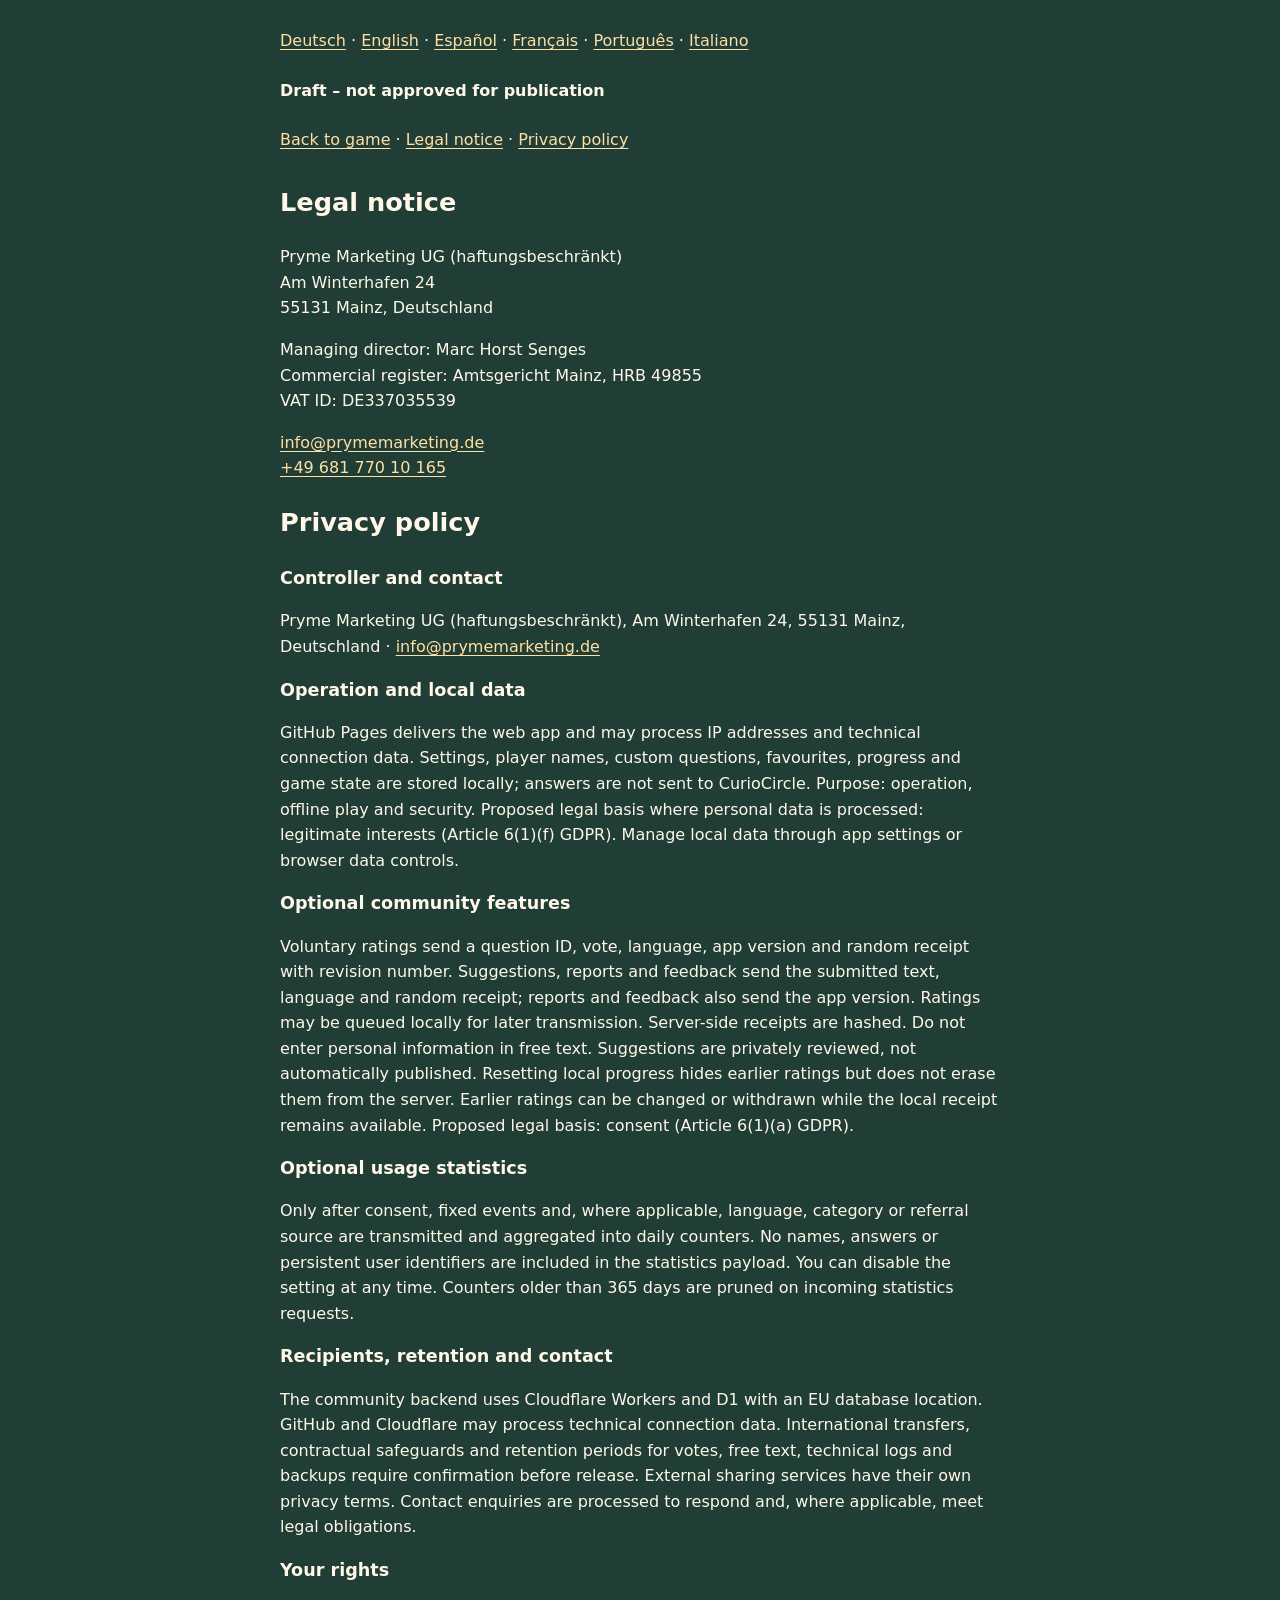
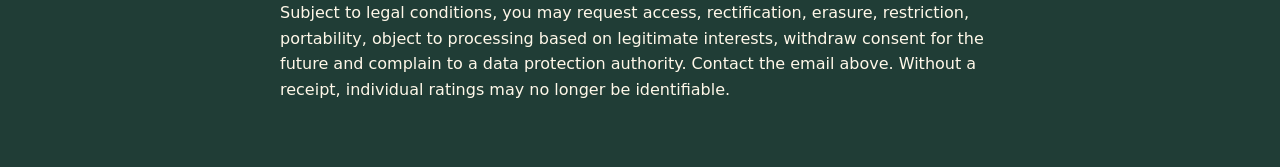
==== legal.html @ 8442697e "Draft multilingual legal pages and permanent app-store compliance requirements" ====
<!doctype html><html lang="en-GB"><meta charset="utf-8"><meta name="viewport" content="width=device-width,initial-scale=1"><meta name="robots" content="noindex"><title>CurioCircle · Legal notice / Privacy policy (draft)</title><style>body{background:#203d36;color:#fff8e9;font:16px/1.6 system-ui,sans-serif;margin:0}main{max-width:720px;margin:auto;padding:20px 20px 48px}a{color:#ffe0a3;text-decoration:underline;text-underline-offset:3px}a:focus-visible{outline:2px solid currentColor;outline-offset:4px}nav a{display:inline-block;padding:8px 0}h1{font-size:1.6rem}h2{font-size:1.1rem}.draft{font-weight:700}article{overflow-wrap:anywhere}article[hidden]{display:none}</style><main><nav aria-label="Language"><a href="#de-imprint" lang="de">Deutsch</a> · <a href="#en-imprint" lang="en">English</a> · <a href="#es-imprint" lang="es">Español</a> · <a href="#fr-imprint" lang="fr">Français</a> · <a href="#pt-imprint" lang="pt">Português</a> · <a href="#it-imprint" lang="it">Italiano</a></nav><article lang="de" data-lang="de"><p class="draft">Entwurf – noch nicht zur Veröffentlichung freigegeben</p><nav><a href="./">Zurück zum Spiel</a> · <a href="#de-imprint">Impressum</a> · <a href="#de-privacy">Datenschutz</a></nav><h1 id="de-imprint">Impressum</h1><p>Pryme Marketing UG (haftungsbeschränkt)<br>Am Winterhafen 24<br>55131 Mainz, Deutschland</p><p>Geschäftsführer: Marc Horst Senges<br>Handelsregister: Amtsgericht Mainz, HRB 49855<br>USt-IdNr.: DE337035539</p><p><a href="mailto:info@prymemarketing.de">info@prymemarketing.de</a><br><a href="tel:+4968177010165">+49 681 770 10 165</a></p><h1 id="de-privacy">Datenschutz</h1><h2>Verantwortlicher und Kontakt</h2><p>Pryme Marketing UG (haftungsbeschränkt), Am Winterhafen 24, 55131 Mainz, Deutschland · <a href="mailto:info@prymemarketing.de">info@prymemarketing.de</a></p><h2>Betrieb und lokale Daten</h2><p>GitHub Pages liefert die Web-App aus. Dabei können IP-Adressen und technische Verbindungsdaten verarbeitet werden. Einstellungen, Spielernamen, eigene Fragen, Favoriten, Fortschritt und Spielstände werden lokal gespeichert; Antworten werden nicht an CurioCircle gesendet. Zweck: Spielbetrieb, Offline-Nutzung und Sicherheit. Vorgesehene Rechtsgrundlage: Art. 6 Abs. 1 lit. f DSGVO, soweit personenbezogene Daten verarbeitet werden. Lokale Daten lassen sich über die App-Einstellungen oder die Browserdaten verwalten.</p><h2>Freiwillige Community-Funktionen</h2><p>Bei freiwilligen Bewertungen werden Fragen-ID, Bewertung, Sprache, App-Version und ein zufälliger Beleg mit Revisionsnummer übermittelt. Vorschläge, Meldungen und Feedback enthalten den übermittelten Text, Sprache und einen zufälligen Beleg, bei Meldungen und Feedback auch die App-Version. Bewertungen können lokal für spätere Übermittlung zwischengespeichert werden. Zentral gespeicherte Belege werden gehasht. Bitte keine personenbezogenen Daten in Freitext eingeben. Vorschläge werden intern geprüft und nicht automatisch veröffentlicht. Eine lokale Zurücksetzung verbirgt frühere Bewertungen, löscht sie aber nicht zentral. Die App erlaubt das Ändern oder Zurücknehmen früherer Bewertungen, solange der lokale Beleg vorhanden ist. Vorgesehene Rechtsgrundlage: Einwilligung (Art. 6 Abs. 1 lit. a DSGVO).</p><h2>Freiwillige Nutzungsstatistik</h2><p>Nur nach Einwilligung werden feste Ereignisse und gegebenenfalls Sprache, Kategorie oder Aufrufquelle übertragen und als Tageszähler zusammengefasst. Keine Namen, Antworten oder dauerhaften Nutzerkennungen im Statistik-Payload. Die Einstellung kann jederzeit deaktiviert werden. Ältere Tageszähler werden bei eingehenden Statistik-Anfragen nach 365 Tagen bereinigt.</p><h2>Empfänger, Speicherung und Kontakt</h2><p>Das Community-Backend verwendet Cloudflare Workers und D1 mit EU-Datenbankstandort. GitHub und Cloudflare können technische Verbindungsdaten verarbeiten. Drittlandverarbeitung, Vertragsgrundlagen und Aufbewahrungsfristen für Bewertungen, Freitext, technische Protokolle und Sicherungen sind vor Freigabe zu bestätigen. Beim freiwilligen Teilen über externe Dienste gelten auch deren Datenschutzbestimmungen. Kontaktanfragen werden zur Bearbeitung und gegebenenfalls zur Erfüllung rechtlicher Pflichten verarbeitet.</p><h2>Deine Rechte</h2><p>Je nach gesetzlichen Voraussetzungen: Auskunft, Berichtigung, Löschung, Einschränkung, Datenübertragbarkeit, Widerspruch gegen Verarbeitung auf Grundlage berechtigter Interessen, Widerruf einer Einwilligung für die Zukunft und Beschwerde bei einer Datenschutzaufsichtsbehörde. Anfragen an die oben genannte E-Mail-Adresse. Ohne Beleg können einzelne Bewertungen unter Umständen nicht mehr zugeordnet werden.</p></article>
<article lang="en-GB" data-lang="en"><p class="draft">Draft – not approved for publication</p><nav><a href="./">Back to game</a> · <a href="#en-imprint">Legal notice</a> · <a href="#en-privacy">Privacy policy</a></nav><h1 id="en-imprint">Legal notice</h1><p>Pryme Marketing UG (haftungsbeschränkt)<br>Am Winterhafen 24<br>55131 Mainz, Deutschland</p><p>Managing director: Marc Horst Senges<br>Commercial register: Amtsgericht Mainz, HRB 49855<br>VAT ID: DE337035539</p><p><a href="mailto:info@prymemarketing.de">info@prymemarketing.de</a><br><a href="tel:+4968177010165">+49 681 770 10 165</a></p><h1 id="en-privacy">Privacy policy</h1><h2>Controller and contact</h2><p>Pryme Marketing UG (haftungsbeschränkt), Am Winterhafen 24, 55131 Mainz, Deutschland · <a href="mailto:info@prymemarketing.de">info@prymemarketing.de</a></p><h2>Operation and local data</h2><p>GitHub Pages delivers the web app and may process IP addresses and technical connection data. Settings, player names, custom questions, favourites, progress and game state are stored locally; answers are not sent to CurioCircle. Purpose: operation, offline play and security. Proposed legal basis where personal data is processed: legitimate interests (Article 6(1)(f) GDPR). Manage local data through app settings or browser data controls.</p><h2>Optional community features</h2><p>Voluntary ratings send a question ID, vote, language, app version and random receipt with revision number. Suggestions, reports and feedback send the submitted text, language and random receipt; reports and feedback also send the app version. Ratings may be queued locally for later transmission. Server-side receipts are hashed. Do not enter personal information in free text. Suggestions are privately reviewed, not automatically published. Resetting local progress hides earlier ratings but does not erase them from the server. Earlier ratings can be changed or withdrawn while the local receipt remains available. Proposed legal basis: consent (Article 6(1)(a) GDPR).</p><h2>Optional usage statistics</h2><p>Only after consent, fixed events and, where applicable, language, category or referral source are transmitted and aggregated into daily counters. No names, answers or persistent user identifiers are included in the statistics payload. You can disable the setting at any time. Counters older than 365 days are pruned on incoming statistics requests.</p><h2>Recipients, retention and contact</h2><p>The community backend uses Cloudflare Workers and D1 with an EU database location. GitHub and Cloudflare may process technical connection data. International transfers, contractual safeguards and retention periods for votes, free text, technical logs and backups require confirmation before release. External sharing services have their own privacy terms. Contact enquiries are processed to respond and, where applicable, meet legal obligations.</p><h2>Your rights</h2><p>Subject to legal conditions, you may request access, rectification, erasure, restriction, portability, object to processing based on legitimate interests, withdraw consent for the future and complain to a data protection authority. Contact the email above. Without a receipt, individual ratings may no longer be identifiable.</p></article>
<article lang="es" data-lang="es"><p class="draft">Borrador pendiente de aprobación</p><nav><a href="./">Volver al juego</a> · <a href="#es-imprint">Aviso legal</a> · <a href="#es-privacy">Privacidad</a></nav><h1 id="es-imprint">Aviso legal</h1><p>Pryme Marketing UG (haftungsbeschränkt)<br>Am Winterhafen 24<br>55131 Mainz, Deutschland</p><p>Administrador: Marc Horst Senges<br>Registro mercantil: Amtsgericht Mainz, HRB 49855<br>NIF-IVA: DE337035539</p><p><a href="mailto:info@prymemarketing.de">info@prymemarketing.de</a><br><a href="tel:+4968177010165">+49 681 770 10 165</a></p><h1 id="es-privacy">Privacidad</h1><h2>Responsable y contacto</h2><p>Pryme Marketing UG (haftungsbeschränkt), Am Winterhafen 24, 55131 Mainz, Deutschland · <a href="mailto:info@prymemarketing.de">info@prymemarketing.de</a></p><h2>Funcionamiento y datos locales</h2><p>GitHub Pages sirve la aplicación web y puede tratar direcciones IP y datos técnicos de conexión. Los ajustes, nombres de jugadores, preguntas propias, favoritos, progreso y partidas se guardan localmente; las respuestas no se envían a CurioCircle. Finalidad: funcionamiento, uso sin conexión y seguridad. Base jurídica propuesta: interés legítimo (art. 6.1.f RGPD), cuando se traten datos personales. Puedes gestionar los datos locales desde los ajustes o el navegador.</p><h2>Funciones comunitarias voluntarias</h2><p>Las valoraciones voluntarias envían el identificador de pregunta, voto, idioma, versión y un código aleatorio con número de revisión. Las sugerencias, avisos y comentarios incluyen el texto enviado, idioma y código aleatorio; los avisos y comentarios incluyen también la versión. Las valoraciones pueden quedar en cola localmente. Los códigos se almacenan en el servidor como hashes. No introduzcas datos personales en texto libre. Las sugerencias se revisan de forma privada y no se publican automáticamente. Restablecer el progreso oculta las valoraciones previas, pero no las elimina del servidor. Puedes modificarlas o retirarlas mientras conserves el código local. Base jurídica propuesta: consentimiento (art. 6.1.a RGPD).</p><h2>Estadísticas de uso voluntarias</h2><p>Solo con tu consentimiento se envían eventos predefinidos y, cuando procede, idioma, categoría u origen de acceso, agregados en contadores diarios. No se incluyen nombres, respuestas ni identificadores persistentes de usuario. Puedes desactivar la opción en cualquier momento. Los contadores de más de 365 días se depuran al recibir solicitudes de estadísticas.</p><h2>Destinatarios, conservación y contacto</h2><p>El servicio comunitario utiliza Cloudflare Workers y D1 con base de datos en la UE. GitHub y Cloudflare pueden tratar datos técnicos de conexión. Las transferencias internacionales, garantías contractuales y plazos de conservación de votos, textos, registros técnicos y copias deben confirmarse antes de publicar. Los servicios externos de compartición tienen sus propias políticas. Las consultas de contacto se tratan para responder y, cuando proceda, cumplir obligaciones legales.</p><h2>Tus derechos</h2><p>Según los requisitos legales: acceso, rectificación, supresión, limitación, portabilidad, oposición al tratamiento basado en interés legítimo, retirada del consentimiento para el futuro y reclamación ante una autoridad de protección de datos. Escribe al correo indicado. Sin el código, puede no ser posible identificar una valoración individual.</p></article>
<article lang="fr" data-lang="fr"><p class="draft">Projet – publication non approuvée</p><nav><a href="./">Retour au jeu</a> · <a href="#fr-imprint">Mentions légales</a> · <a href="#fr-privacy">Confidentialité</a></nav><h1 id="fr-imprint">Mentions légales</h1><p>Pryme Marketing UG (haftungsbeschränkt)<br>Am Winterhafen 24<br>55131 Mainz, Deutschland</p><p>Gérant: Marc Horst Senges<br>Registre du commerce: Amtsgericht Mainz, HRB 49855<br>N° de TVA: DE337035539</p><p><a href="mailto:info@prymemarketing.de">info@prymemarketing.de</a><br><a href="tel:+4968177010165">+49 681 770 10 165</a></p><h1 id="fr-privacy">Confidentialité</h1><h2>Responsable et contact</h2><p>Pryme Marketing UG (haftungsbeschränkt), Am Winterhafen 24, 55131 Mainz, Deutschland · <a href="mailto:info@prymemarketing.de">info@prymemarketing.de</a></p><h2>Fonctionnement et données locales</h2><p>GitHub Pages héberge l’application web et peut traiter les adresses IP et les données techniques de connexion. Les paramètres, noms des joueurs, questions personnelles, favoris, progression et parties sont stockés localement ; les réponses ne sont pas envoyées à CurioCircle. Finalités : fonctionnement, mode hors ligne et sécurité. Base juridique proposée : intérêt légitime (art. 6(1)(f) RGPD), si des données personnelles sont traitées. Gérez les données locales dans les paramètres ou le navigateur.</p><h2>Fonctions communautaires facultatives</h2><p>Les évaluations volontaires transmettent l’identifiant de la question, le vote, la langue, la version et un reçu aléatoire avec numéro de révision. Les suggestions, signalements et commentaires transmettent le texte, la langue et un reçu aléatoire ; les signalements et commentaires incluent aussi la version. Les votes peuvent être mis en attente localement. Les reçus sont hachés côté serveur. N’indiquez pas de données personnelles en texte libre. Les suggestions sont examinées en privé, sans publication automatique. Réinitialiser la progression masque les anciennes évaluations sans les effacer du serveur. Elles peuvent être modifiées ou retirées tant que le reçu local est disponible. Base juridique proposée : consentement (art. 6(1)(a) RGPD).</p><h2>Statistiques d’utilisation facultatives</h2><p>Uniquement avec consentement, des événements prédéfinis et, le cas échéant, la langue, la catégorie ou la source d’accès sont transmis et agrégés en compteurs quotidiens. Aucun nom, réponse ou identifiant utilisateur persistant dans ces données. Désactivation possible à tout moment. Les compteurs de plus de 365 jours sont purgés lors de nouvelles requêtes statistiques.</p><h2>Destinataires, conservation et contact</h2><p>Le service communautaire utilise Cloudflare Workers et D1 avec une base située dans l’UE. GitHub et Cloudflare peuvent traiter les données techniques de connexion. Les transferts internationaux, garanties contractuelles et durées de conservation des votes, textes, journaux et sauvegardes doivent être confirmés avant publication. Les services de partage externes ont leurs propres règles de confidentialité. Les demandes de contact sont traitées pour y répondre et satisfaire aux obligations légales applicables.</p><h2>Vos droits</h2><p>Selon les conditions légales : accès, rectification, effacement, limitation, portabilité, opposition aux traitements fondés sur l’intérêt légitime, retrait du consentement pour l’avenir et réclamation auprès d’une autorité de contrôle. Contactez l’adresse ci-dessus. Sans reçu, une évaluation individuelle peut ne plus être identifiable.</p></article>
<article lang="pt-BR" data-lang="pt"><p class="draft">Rascunho – publicação não aprovada</p><nav><a href="./">Voltar ao jogo</a> · <a href="#pt-imprint">Aviso legal</a> · <a href="#pt-privacy">Privacidade</a></nav><h1 id="pt-imprint">Aviso legal</h1><p>Pryme Marketing UG (haftungsbeschränkt)<br>Am Winterhafen 24<br>55131 Mainz, Deutschland</p><p>Administrador: Marc Horst Senges<br>Registro comercial: Amtsgericht Mainz, HRB 49855<br>Número de IVA: DE337035539</p><p><a href="mailto:info@prymemarketing.de">info@prymemarketing.de</a><br><a href="tel:+4968177010165">+49 681 770 10 165</a></p><h1 id="pt-privacy">Privacidade</h1><h2>Controlador e contato</h2><p>Pryme Marketing UG (haftungsbeschränkt), Am Winterhafen 24, 55131 Mainz, Deutschland · <a href="mailto:info@prymemarketing.de">info@prymemarketing.de</a></p><h2>Funcionamento e dados locais</h2><p>O GitHub Pages disponibiliza o aplicativo web e pode tratar endereços IP e dados técnicos de conexão. Configurações, nomes dos jogadores, perguntas próprias, favoritos, progresso e partidas são armazenados localmente; respostas não são enviadas ao CurioCircle. Finalidade: funcionamento, uso offline e segurança. Base jurídica proposta: interesse legítimo (art. 6(1)(f) do RGPD), quando houver dados pessoais. Gerencie os dados locais nas configurações ou no navegador.</p><h2>Recursos comunitários opcionais</h2><p>Avaliações voluntárias enviam o ID da pergunta, voto, idioma, versão e um comprovante aleatório com número de revisão. Sugestões, denúncias e comentários enviam o texto, idioma e comprovante aleatório; denúncias e comentários também enviam a versão. Avaliações podem ficar em fila local. Comprovantes são armazenados como hashes no servidor. Não inclua dados pessoais em texto livre. Sugestões são analisadas em particular e não publicadas automaticamente. Redefinir o progresso oculta avaliações anteriores, mas não as exclui do servidor. É possível alterá-las ou retirá-las enquanto o comprovante local estiver disponível. Base jurídica proposta: consentimento (art. 6(1)(a) do RGPD).</p><h2>Estatísticas opcionais de uso</h2><p>Somente com consentimento são enviados eventos predefinidos e, quando aplicável, idioma, categoria ou origem do acesso, agregados em contadores diários. Não são enviados nomes, respostas ou identificadores persistentes de usuário nessas estatísticas. A opção pode ser desativada a qualquer momento. Contadores com mais de 365 dias são excluídos quando chegam novas solicitações de estatísticas.</p><h2>Destinatários, retenção e contato</h2><p>O serviço comunitário usa Cloudflare Workers e D1 com banco de dados na UE. GitHub e Cloudflare podem tratar dados técnicos de conexão. Transferências internacionais, garantias contratuais e prazos de retenção de votos, textos, registros e backups devem ser confirmados antes da publicação. Serviços externos de compartilhamento têm suas próprias políticas. Solicitações de contato são tratadas para responder e cumprir obrigações legais aplicáveis.</p><h2>Seus direitos</h2><p>Conforme os requisitos legais: acesso, correção, exclusão, limitação, portabilidade, oposição ao tratamento baseado em interesse legítimo, retirada do consentimento para o futuro e reclamação a uma autoridade de proteção de dados. Use o e-mail acima. Sem o comprovante, uma avaliação individual pode não ser identificável.</p></article>
<article lang="it" data-lang="it"><p class="draft">Bozza – pubblicazione non approvata</p><nav><a href="./">Torna al gioco</a> · <a href="#it-imprint">Informazioni legali</a> · <a href="#it-privacy">Privacy</a></nav><h1 id="it-imprint">Informazioni legali</h1><p>Pryme Marketing UG (haftungsbeschränkt)<br>Am Winterhafen 24<br>55131 Mainz, Deutschland</p><p>Amministratore: Marc Horst Senges<br>Registro delle imprese: Amtsgericht Mainz, HRB 49855<br>Partita IVA: DE337035539</p><p><a href="mailto:info@prymemarketing.de">info@prymemarketing.de</a><br><a href="tel:+4968177010165">+49 681 770 10 165</a></p><h1 id="it-privacy">Privacy</h1><h2>Titolare e contatti</h2><p>Pryme Marketing UG (haftungsbeschränkt), Am Winterhafen 24, 55131 Mainz, Deutschland · <a href="mailto:info@prymemarketing.de">info@prymemarketing.de</a></p><h2>Funzionamento e dati locali</h2><p>GitHub Pages distribuisce l’app web e può trattare indirizzi IP e dati tecnici di connessione. Impostazioni, nomi dei giocatori, domande personalizzate, preferiti, progressi e partite sono salvati localmente; le risposte non vengono inviate a CurioCircle. Finalità: funzionamento, uso offline e sicurezza. Base giuridica proposta: legittimo interesse (art. 6(1)(f) GDPR), in caso di trattamento di dati personali. Gestisci i dati locali nelle impostazioni o nel browser.</p><h2>Funzioni community facoltative</h2><p>Le valutazioni volontarie inviano ID della domanda, voto, lingua, versione e una ricevuta casuale con numero di revisione. Suggerimenti, segnalazioni e commenti inviano testo, lingua e ricevuta casuale; segnalazioni e commenti includono anche la versione. I voti possono essere accodati localmente. Le ricevute sono memorizzate sul server come hash. Non inserire dati personali nel testo libero. I suggerimenti sono esaminati privatamente e non pubblicati automaticamente. Il ripristino dei progressi nasconde le valutazioni precedenti senza cancellarle dal server. Puoi modificarle o ritirarle finché disponi della ricevuta locale. Base giuridica proposta: consenso (art. 6(1)(a) GDPR).</p><h2>Statistiche di utilizzo facoltative</h2><p>Solo con il consenso vengono inviati eventi predefiniti e, ove applicabile, lingua, categoria o provenienza, aggregati in contatori giornalieri. Le statistiche non contengono nomi, risposte o identificatori utente persistenti. Puoi disattivare l’opzione in qualsiasi momento. I contatori più vecchi di 365 giorni vengono eliminati quando arrivano nuove richieste statistiche.</p><h2>Destinatari, conservazione e contatti</h2><p>Il servizio community utilizza Cloudflare Workers e D1 con database nell’UE. GitHub e Cloudflare possono trattare dati tecnici di connessione. Trasferimenti internazionali, garanzie contrattuali e tempi di conservazione di voti, testi, log e backup devono essere confermati prima della pubblicazione. I servizi esterni di condivisione hanno proprie informative. Le richieste di contatto sono trattate per rispondere e adempiere agli obblighi legali applicabili.</p><h2>I tuoi diritti</h2><p>Alle condizioni previste dalla legge: accesso, rettifica, cancellazione, limitazione, portabilità, opposizione al trattamento fondato sul legittimo interesse, revoca del consenso per il futuro e reclamo a un’autorità di controllo. Scrivi all’indirizzo sopra indicato. Senza ricevuta, una valutazione individuale potrebbe non essere identificabile.</p></article></main><script>function show(){const match=/^#(de|en|es|fr|pt|it)-(imprint|privacy)$/.exec(location.hash),lang=match?match[1]:'en';for(const node of document.querySelectorAll('[data-lang]'))node.hidden=node.dataset.lang!==lang;document.documentElement.lang=lang==='pt'?'pt-BR':lang==='en'?'en-GB':lang;if(match)document.getElementById(match[1]+'-'+match[2])?.scrollIntoView()}addEventListener('hashchange',show);show();</script></html>
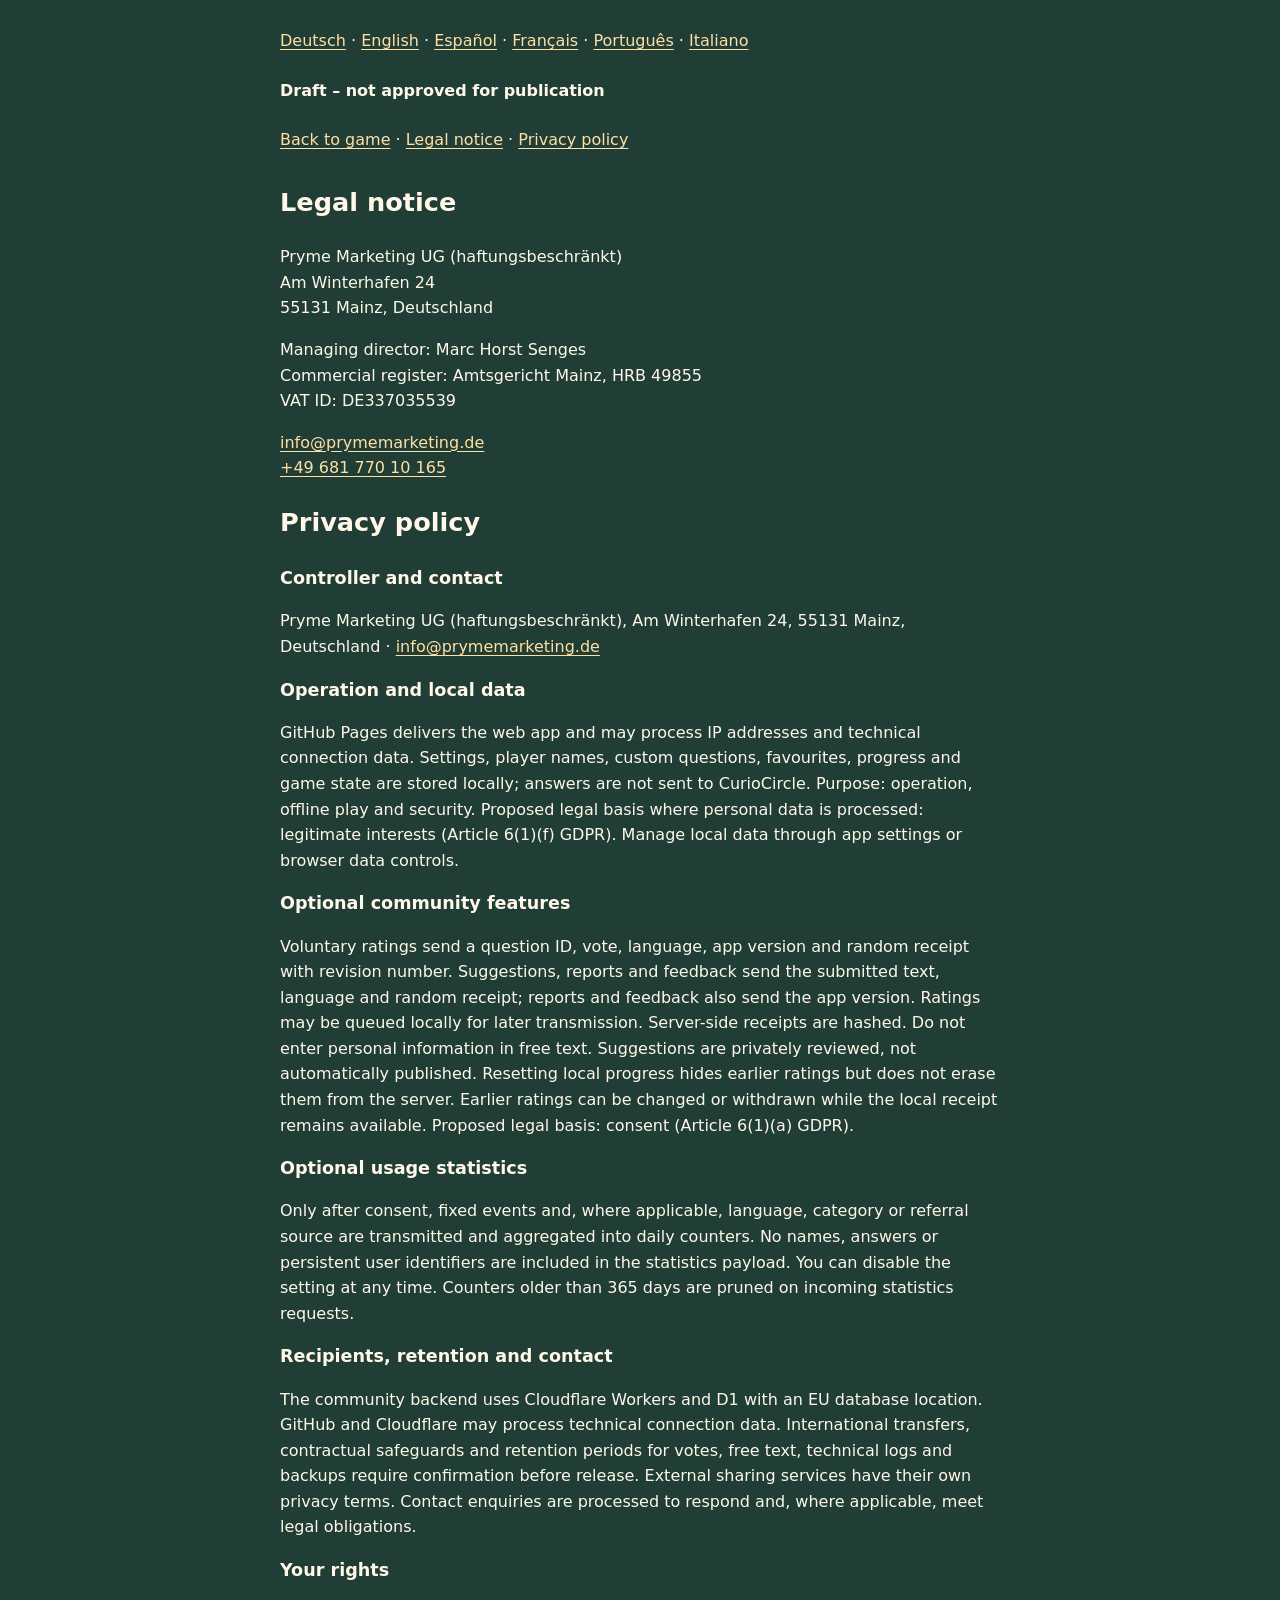
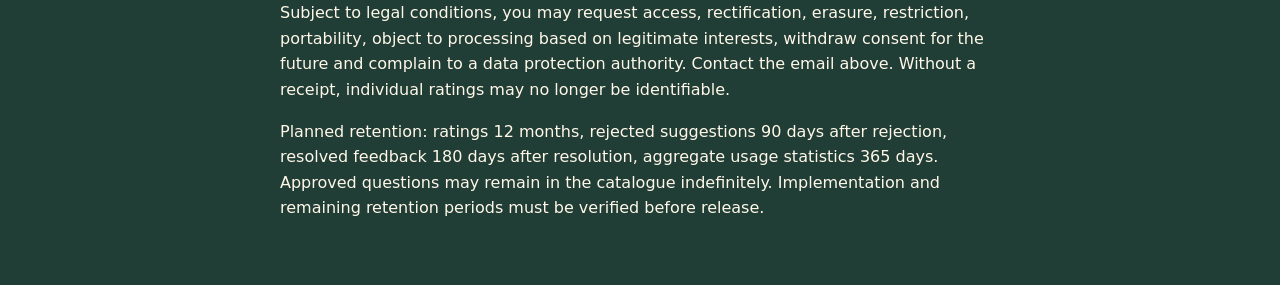
==== commit e960e2a1: "Stage 0.9.8.5: owner decisions, API version and queue fixes, validated backup imports" ====
--- a/legal.html
+++ b/legal.html
@@ -1,6 +1,6 @@
-<!doctype html><html lang="en-GB"><meta charset="utf-8"><meta name="viewport" content="width=device-width,initial-scale=1"><meta name="robots" content="noindex"><title>CurioCircle · Legal notice / Privacy policy (draft)</title><style>body{background:#203d36;color:#fff8e9;font:16px/1.6 system-ui,sans-serif;margin:0}main{max-width:720px;margin:auto;padding:20px 20px 48px}a{color:#ffe0a3;text-decoration:underline;text-underline-offset:3px}a:focus-visible{outline:2px solid currentColor;outline-offset:4px}nav a{display:inline-block;padding:8px 0}h1{font-size:1.6rem}h2{font-size:1.1rem}.draft{font-weight:700}article{overflow-wrap:anywhere}article[hidden]{display:none}</style><main><nav aria-label="Language"><a href="#de-imprint" lang="de">Deutsch</a> · <a href="#en-imprint" lang="en">English</a> · <a href="#es-imprint" lang="es">Español</a> · <a href="#fr-imprint" lang="fr">Français</a> · <a href="#pt-imprint" lang="pt">Português</a> · <a href="#it-imprint" lang="it">Italiano</a></nav><article lang="de" data-lang="de"><p class="draft">Entwurf – noch nicht zur Veröffentlichung freigegeben</p><nav><a href="./">Zurück zum Spiel</a> · <a href="#de-imprint">Impressum</a> · <a href="#de-privacy">Datenschutz</a></nav><h1 id="de-imprint">Impressum</h1><p>Pryme Marketing UG (haftungsbeschränkt)<br>Am Winterhafen 24<br>55131 Mainz, Deutschland</p><p>Geschäftsführer: Marc Horst Senges<br>Handelsregister: Amtsgericht Mainz, HRB 49855<br>USt-IdNr.: DE337035539</p><p><a href="mailto:info@prymemarketing.de">info@prymemarketing.de</a><br><a href="tel:+4968177010165">+49 681 770 10 165</a></p><h1 id="de-privacy">Datenschutz</h1><h2>Verantwortlicher und Kontakt</h2><p>Pryme Marketing UG (haftungsbeschränkt), Am Winterhafen 24, 55131 Mainz, Deutschland · <a href="mailto:info@prymemarketing.de">info@prymemarketing.de</a></p><h2>Betrieb und lokale Daten</h2><p>GitHub Pages liefert die Web-App aus. Dabei können IP-Adressen und technische Verbindungsdaten verarbeitet werden. Einstellungen, Spielernamen, eigene Fragen, Favoriten, Fortschritt und Spielstände werden lokal gespeichert; Antworten werden nicht an CurioCircle gesendet. Zweck: Spielbetrieb, Offline-Nutzung und Sicherheit. Vorgesehene Rechtsgrundlage: Art. 6 Abs. 1 lit. f DSGVO, soweit personenbezogene Daten verarbeitet werden. Lokale Daten lassen sich über die App-Einstellungen oder die Browserdaten verwalten.</p><h2>Freiwillige Community-Funktionen</h2><p>Bei freiwilligen Bewertungen werden Fragen-ID, Bewertung, Sprache, App-Version und ein zufälliger Beleg mit Revisionsnummer übermittelt. Vorschläge, Meldungen und Feedback enthalten den übermittelten Text, Sprache und einen zufälligen Beleg, bei Meldungen und Feedback auch die App-Version. Bewertungen können lokal für spätere Übermittlung zwischengespeichert werden. Zentral gespeicherte Belege werden gehasht. Bitte keine personenbezogenen Daten in Freitext eingeben. Vorschläge werden intern geprüft und nicht automatisch veröffentlicht. Eine lokale Zurücksetzung verbirgt frühere Bewertungen, löscht sie aber nicht zentral. Die App erlaubt das Ändern oder Zurücknehmen früherer Bewertungen, solange der lokale Beleg vorhanden ist. Vorgesehene Rechtsgrundlage: Einwilligung (Art. 6 Abs. 1 lit. a DSGVO).</p><h2>Freiwillige Nutzungsstatistik</h2><p>Nur nach Einwilligung werden feste Ereignisse und gegebenenfalls Sprache, Kategorie oder Aufrufquelle übertragen und als Tageszähler zusammengefasst. Keine Namen, Antworten oder dauerhaften Nutzerkennungen im Statistik-Payload. Die Einstellung kann jederzeit deaktiviert werden. Ältere Tageszähler werden bei eingehenden Statistik-Anfragen nach 365 Tagen bereinigt.</p><h2>Empfänger, Speicherung und Kontakt</h2><p>Das Community-Backend verwendet Cloudflare Workers und D1 mit EU-Datenbankstandort. GitHub und Cloudflare können technische Verbindungsdaten verarbeiten. Drittlandverarbeitung, Vertragsgrundlagen und Aufbewahrungsfristen für Bewertungen, Freitext, technische Protokolle und Sicherungen sind vor Freigabe zu bestätigen. Beim freiwilligen Teilen über externe Dienste gelten auch deren Datenschutzbestimmungen. Kontaktanfragen werden zur Bearbeitung und gegebenenfalls zur Erfüllung rechtlicher Pflichten verarbeitet.</p><h2>Deine Rechte</h2><p>Je nach gesetzlichen Voraussetzungen: Auskunft, Berichtigung, Löschung, Einschränkung, Datenübertragbarkeit, Widerspruch gegen Verarbeitung auf Grundlage berechtigter Interessen, Widerruf einer Einwilligung für die Zukunft und Beschwerde bei einer Datenschutzaufsichtsbehörde. Anfragen an die oben genannte E-Mail-Adresse. Ohne Beleg können einzelne Bewertungen unter Umständen nicht mehr zugeordnet werden.</p></article>
-<article lang="en-GB" data-lang="en"><p class="draft">Draft – not approved for publication</p><nav><a href="./">Back to game</a> · <a href="#en-imprint">Legal notice</a> · <a href="#en-privacy">Privacy policy</a></nav><h1 id="en-imprint">Legal notice</h1><p>Pryme Marketing UG (haftungsbeschränkt)<br>Am Winterhafen 24<br>55131 Mainz, Deutschland</p><p>Managing director: Marc Horst Senges<br>Commercial register: Amtsgericht Mainz, HRB 49855<br>VAT ID: DE337035539</p><p><a href="mailto:info@prymemarketing.de">info@prymemarketing.de</a><br><a href="tel:+4968177010165">+49 681 770 10 165</a></p><h1 id="en-privacy">Privacy policy</h1><h2>Controller and contact</h2><p>Pryme Marketing UG (haftungsbeschränkt), Am Winterhafen 24, 55131 Mainz, Deutschland · <a href="mailto:info@prymemarketing.de">info@prymemarketing.de</a></p><h2>Operation and local data</h2><p>GitHub Pages delivers the web app and may process IP addresses and technical connection data. Settings, player names, custom questions, favourites, progress and game state are stored locally; answers are not sent to CurioCircle. Purpose: operation, offline play and security. Proposed legal basis where personal data is processed: legitimate interests (Article 6(1)(f) GDPR). Manage local data through app settings or browser data controls.</p><h2>Optional community features</h2><p>Voluntary ratings send a question ID, vote, language, app version and random receipt with revision number. Suggestions, reports and feedback send the submitted text, language and random receipt; reports and feedback also send the app version. Ratings may be queued locally for later transmission. Server-side receipts are hashed. Do not enter personal information in free text. Suggestions are privately reviewed, not automatically published. Resetting local progress hides earlier ratings but does not erase them from the server. Earlier ratings can be changed or withdrawn while the local receipt remains available. Proposed legal basis: consent (Article 6(1)(a) GDPR).</p><h2>Optional usage statistics</h2><p>Only after consent, fixed events and, where applicable, language, category or referral source are transmitted and aggregated into daily counters. No names, answers or persistent user identifiers are included in the statistics payload. You can disable the setting at any time. Counters older than 365 days are pruned on incoming statistics requests.</p><h2>Recipients, retention and contact</h2><p>The community backend uses Cloudflare Workers and D1 with an EU database location. GitHub and Cloudflare may process technical connection data. International transfers, contractual safeguards and retention periods for votes, free text, technical logs and backups require confirmation before release. External sharing services have their own privacy terms. Contact enquiries are processed to respond and, where applicable, meet legal obligations.</p><h2>Your rights</h2><p>Subject to legal conditions, you may request access, rectification, erasure, restriction, portability, object to processing based on legitimate interests, withdraw consent for the future and complain to a data protection authority. Contact the email above. Without a receipt, individual ratings may no longer be identifiable.</p></article>
-<article lang="es" data-lang="es"><p class="draft">Borrador pendiente de aprobación</p><nav><a href="./">Volver al juego</a> · <a href="#es-imprint">Aviso legal</a> · <a href="#es-privacy">Privacidad</a></nav><h1 id="es-imprint">Aviso legal</h1><p>Pryme Marketing UG (haftungsbeschränkt)<br>Am Winterhafen 24<br>55131 Mainz, Deutschland</p><p>Administrador: Marc Horst Senges<br>Registro mercantil: Amtsgericht Mainz, HRB 49855<br>NIF-IVA: DE337035539</p><p><a href="mailto:info@prymemarketing.de">info@prymemarketing.de</a><br><a href="tel:+4968177010165">+49 681 770 10 165</a></p><h1 id="es-privacy">Privacidad</h1><h2>Responsable y contacto</h2><p>Pryme Marketing UG (haftungsbeschränkt), Am Winterhafen 24, 55131 Mainz, Deutschland · <a href="mailto:info@prymemarketing.de">info@prymemarketing.de</a></p><h2>Funcionamiento y datos locales</h2><p>GitHub Pages sirve la aplicación web y puede tratar direcciones IP y datos técnicos de conexión. Los ajustes, nombres de jugadores, preguntas propias, favoritos, progreso y partidas se guardan localmente; las respuestas no se envían a CurioCircle. Finalidad: funcionamiento, uso sin conexión y seguridad. Base jurídica propuesta: interés legítimo (art. 6.1.f RGPD), cuando se traten datos personales. Puedes gestionar los datos locales desde los ajustes o el navegador.</p><h2>Funciones comunitarias voluntarias</h2><p>Las valoraciones voluntarias envían el identificador de pregunta, voto, idioma, versión y un código aleatorio con número de revisión. Las sugerencias, avisos y comentarios incluyen el texto enviado, idioma y código aleatorio; los avisos y comentarios incluyen también la versión. Las valoraciones pueden quedar en cola localmente. Los códigos se almacenan en el servidor como hashes. No introduzcas datos personales en texto libre. Las sugerencias se revisan de forma privada y no se publican automáticamente. Restablecer el progreso oculta las valoraciones previas, pero no las elimina del servidor. Puedes modificarlas o retirarlas mientras conserves el código local. Base jurídica propuesta: consentimiento (art. 6.1.a RGPD).</p><h2>Estadísticas de uso voluntarias</h2><p>Solo con tu consentimiento se envían eventos predefinidos y, cuando procede, idioma, categoría u origen de acceso, agregados en contadores diarios. No se incluyen nombres, respuestas ni identificadores persistentes de usuario. Puedes desactivar la opción en cualquier momento. Los contadores de más de 365 días se depuran al recibir solicitudes de estadísticas.</p><h2>Destinatarios, conservación y contacto</h2><p>El servicio comunitario utiliza Cloudflare Workers y D1 con base de datos en la UE. GitHub y Cloudflare pueden tratar datos técnicos de conexión. Las transferencias internacionales, garantías contractuales y plazos de conservación de votos, textos, registros técnicos y copias deben confirmarse antes de publicar. Los servicios externos de compartición tienen sus propias políticas. Las consultas de contacto se tratan para responder y, cuando proceda, cumplir obligaciones legales.</p><h2>Tus derechos</h2><p>Según los requisitos legales: acceso, rectificación, supresión, limitación, portabilidad, oposición al tratamiento basado en interés legítimo, retirada del consentimiento para el futuro y reclamación ante una autoridad de protección de datos. Escribe al correo indicado. Sin el código, puede no ser posible identificar una valoración individual.</p></article>
-<article lang="fr" data-lang="fr"><p class="draft">Projet – publication non approuvée</p><nav><a href="./">Retour au jeu</a> · <a href="#fr-imprint">Mentions légales</a> · <a href="#fr-privacy">Confidentialité</a></nav><h1 id="fr-imprint">Mentions légales</h1><p>Pryme Marketing UG (haftungsbeschränkt)<br>Am Winterhafen 24<br>55131 Mainz, Deutschland</p><p>Gérant: Marc Horst Senges<br>Registre du commerce: Amtsgericht Mainz, HRB 49855<br>N° de TVA: DE337035539</p><p><a href="mailto:info@prymemarketing.de">info@prymemarketing.de</a><br><a href="tel:+4968177010165">+49 681 770 10 165</a></p><h1 id="fr-privacy">Confidentialité</h1><h2>Responsable et contact</h2><p>Pryme Marketing UG (haftungsbeschränkt), Am Winterhafen 24, 55131 Mainz, Deutschland · <a href="mailto:info@prymemarketing.de">info@prymemarketing.de</a></p><h2>Fonctionnement et données locales</h2><p>GitHub Pages héberge l’application web et peut traiter les adresses IP et les données techniques de connexion. Les paramètres, noms des joueurs, questions personnelles, favoris, progression et parties sont stockés localement ; les réponses ne sont pas envoyées à CurioCircle. Finalités : fonctionnement, mode hors ligne et sécurité. Base juridique proposée : intérêt légitime (art. 6(1)(f) RGPD), si des données personnelles sont traitées. Gérez les données locales dans les paramètres ou le navigateur.</p><h2>Fonctions communautaires facultatives</h2><p>Les évaluations volontaires transmettent l’identifiant de la question, le vote, la langue, la version et un reçu aléatoire avec numéro de révision. Les suggestions, signalements et commentaires transmettent le texte, la langue et un reçu aléatoire ; les signalements et commentaires incluent aussi la version. Les votes peuvent être mis en attente localement. Les reçus sont hachés côté serveur. N’indiquez pas de données personnelles en texte libre. Les suggestions sont examinées en privé, sans publication automatique. Réinitialiser la progression masque les anciennes évaluations sans les effacer du serveur. Elles peuvent être modifiées ou retirées tant que le reçu local est disponible. Base juridique proposée : consentement (art. 6(1)(a) RGPD).</p><h2>Statistiques d’utilisation facultatives</h2><p>Uniquement avec consentement, des événements prédéfinis et, le cas échéant, la langue, la catégorie ou la source d’accès sont transmis et agrégés en compteurs quotidiens. Aucun nom, réponse ou identifiant utilisateur persistant dans ces données. Désactivation possible à tout moment. Les compteurs de plus de 365 jours sont purgés lors de nouvelles requêtes statistiques.</p><h2>Destinataires, conservation et contact</h2><p>Le service communautaire utilise Cloudflare Workers et D1 avec une base située dans l’UE. GitHub et Cloudflare peuvent traiter les données techniques de connexion. Les transferts internationaux, garanties contractuelles et durées de conservation des votes, textes, journaux et sauvegardes doivent être confirmés avant publication. Les services de partage externes ont leurs propres règles de confidentialité. Les demandes de contact sont traitées pour y répondre et satisfaire aux obligations légales applicables.</p><h2>Vos droits</h2><p>Selon les conditions légales : accès, rectification, effacement, limitation, portabilité, opposition aux traitements fondés sur l’intérêt légitime, retrait du consentement pour l’avenir et réclamation auprès d’une autorité de contrôle. Contactez l’adresse ci-dessus. Sans reçu, une évaluation individuelle peut ne plus être identifiable.</p></article>
-<article lang="pt-BR" data-lang="pt"><p class="draft">Rascunho – publicação não aprovada</p><nav><a href="./">Voltar ao jogo</a> · <a href="#pt-imprint">Aviso legal</a> · <a href="#pt-privacy">Privacidade</a></nav><h1 id="pt-imprint">Aviso legal</h1><p>Pryme Marketing UG (haftungsbeschränkt)<br>Am Winterhafen 24<br>55131 Mainz, Deutschland</p><p>Administrador: Marc Horst Senges<br>Registro comercial: Amtsgericht Mainz, HRB 49855<br>Número de IVA: DE337035539</p><p><a href="mailto:info@prymemarketing.de">info@prymemarketing.de</a><br><a href="tel:+4968177010165">+49 681 770 10 165</a></p><h1 id="pt-privacy">Privacidade</h1><h2>Controlador e contato</h2><p>Pryme Marketing UG (haftungsbeschränkt), Am Winterhafen 24, 55131 Mainz, Deutschland · <a href="mailto:info@prymemarketing.de">info@prymemarketing.de</a></p><h2>Funcionamento e dados locais</h2><p>O GitHub Pages disponibiliza o aplicativo web e pode tratar endereços IP e dados técnicos de conexão. Configurações, nomes dos jogadores, perguntas próprias, favoritos, progresso e partidas são armazenados localmente; respostas não são enviadas ao CurioCircle. Finalidade: funcionamento, uso offline e segurança. Base jurídica proposta: interesse legítimo (art. 6(1)(f) do RGPD), quando houver dados pessoais. Gerencie os dados locais nas configurações ou no navegador.</p><h2>Recursos comunitários opcionais</h2><p>Avaliações voluntárias enviam o ID da pergunta, voto, idioma, versão e um comprovante aleatório com número de revisão. Sugestões, denúncias e comentários enviam o texto, idioma e comprovante aleatório; denúncias e comentários também enviam a versão. Avaliações podem ficar em fila local. Comprovantes são armazenados como hashes no servidor. Não inclua dados pessoais em texto livre. Sugestões são analisadas em particular e não publicadas automaticamente. Redefinir o progresso oculta avaliações anteriores, mas não as exclui do servidor. É possível alterá-las ou retirá-las enquanto o comprovante local estiver disponível. Base jurídica proposta: consentimento (art. 6(1)(a) do RGPD).</p><h2>Estatísticas opcionais de uso</h2><p>Somente com consentimento são enviados eventos predefinidos e, quando aplicável, idioma, categoria ou origem do acesso, agregados em contadores diários. Não são enviados nomes, respostas ou identificadores persistentes de usuário nessas estatísticas. A opção pode ser desativada a qualquer momento. Contadores com mais de 365 dias são excluídos quando chegam novas solicitações de estatísticas.</p><h2>Destinatários, retenção e contato</h2><p>O serviço comunitário usa Cloudflare Workers e D1 com banco de dados na UE. GitHub e Cloudflare podem tratar dados técnicos de conexão. Transferências internacionais, garantias contratuais e prazos de retenção de votos, textos, registros e backups devem ser confirmados antes da publicação. Serviços externos de compartilhamento têm suas próprias políticas. Solicitações de contato são tratadas para responder e cumprir obrigações legais aplicáveis.</p><h2>Seus direitos</h2><p>Conforme os requisitos legais: acesso, correção, exclusão, limitação, portabilidade, oposição ao tratamento baseado em interesse legítimo, retirada do consentimento para o futuro e reclamação a uma autoridade de proteção de dados. Use o e-mail acima. Sem o comprovante, uma avaliação individual pode não ser identificável.</p></article>
-<article lang="it" data-lang="it"><p class="draft">Bozza – pubblicazione non approvata</p><nav><a href="./">Torna al gioco</a> · <a href="#it-imprint">Informazioni legali</a> · <a href="#it-privacy">Privacy</a></nav><h1 id="it-imprint">Informazioni legali</h1><p>Pryme Marketing UG (haftungsbeschränkt)<br>Am Winterhafen 24<br>55131 Mainz, Deutschland</p><p>Amministratore: Marc Horst Senges<br>Registro delle imprese: Amtsgericht Mainz, HRB 49855<br>Partita IVA: DE337035539</p><p><a href="mailto:info@prymemarketing.de">info@prymemarketing.de</a><br><a href="tel:+4968177010165">+49 681 770 10 165</a></p><h1 id="it-privacy">Privacy</h1><h2>Titolare e contatti</h2><p>Pryme Marketing UG (haftungsbeschränkt), Am Winterhafen 24, 55131 Mainz, Deutschland · <a href="mailto:info@prymemarketing.de">info@prymemarketing.de</a></p><h2>Funzionamento e dati locali</h2><p>GitHub Pages distribuisce l’app web e può trattare indirizzi IP e dati tecnici di connessione. Impostazioni, nomi dei giocatori, domande personalizzate, preferiti, progressi e partite sono salvati localmente; le risposte non vengono inviate a CurioCircle. Finalità: funzionamento, uso offline e sicurezza. Base giuridica proposta: legittimo interesse (art. 6(1)(f) GDPR), in caso di trattamento di dati personali. Gestisci i dati locali nelle impostazioni o nel browser.</p><h2>Funzioni community facoltative</h2><p>Le valutazioni volontarie inviano ID della domanda, voto, lingua, versione e una ricevuta casuale con numero di revisione. Suggerimenti, segnalazioni e commenti inviano testo, lingua e ricevuta casuale; segnalazioni e commenti includono anche la versione. I voti possono essere accodati localmente. Le ricevute sono memorizzate sul server come hash. Non inserire dati personali nel testo libero. I suggerimenti sono esaminati privatamente e non pubblicati automaticamente. Il ripristino dei progressi nasconde le valutazioni precedenti senza cancellarle dal server. Puoi modificarle o ritirarle finché disponi della ricevuta locale. Base giuridica proposta: consenso (art. 6(1)(a) GDPR).</p><h2>Statistiche di utilizzo facoltative</h2><p>Solo con il consenso vengono inviati eventi predefiniti e, ove applicabile, lingua, categoria o provenienza, aggregati in contatori giornalieri. Le statistiche non contengono nomi, risposte o identificatori utente persistenti. Puoi disattivare l’opzione in qualsiasi momento. I contatori più vecchi di 365 giorni vengono eliminati quando arrivano nuove richieste statistiche.</p><h2>Destinatari, conservazione e contatti</h2><p>Il servizio community utilizza Cloudflare Workers e D1 con database nell’UE. GitHub e Cloudflare possono trattare dati tecnici di connessione. Trasferimenti internazionali, garanzie contrattuali e tempi di conservazione di voti, testi, log e backup devono essere confermati prima della pubblicazione. I servizi esterni di condivisione hanno proprie informative. Le richieste di contatto sono trattate per rispondere e adempiere agli obblighi legali applicabili.</p><h2>I tuoi diritti</h2><p>Alle condizioni previste dalla legge: accesso, rettifica, cancellazione, limitazione, portabilità, opposizione al trattamento fondato sul legittimo interesse, revoca del consenso per il futuro e reclamo a un’autorità di controllo. Scrivi all’indirizzo sopra indicato. Senza ricevuta, una valutazione individuale potrebbe non essere identificabile.</p></article></main><script>function show(){const match=/^#(de|en|es|fr|pt|it)-(imprint|privacy)$/.exec(location.hash),lang=match?match[1]:'en';for(const node of document.querySelectorAll('[data-lang]'))node.hidden=node.dataset.lang!==lang;document.documentElement.lang=lang==='pt'?'pt-BR':lang==='en'?'en-GB':lang;if(match)document.getElementById(match[1]+'-'+match[2])?.scrollIntoView()}addEventListener('hashchange',show);show();</script></html>+<!doctype html><html lang="en-GB"><meta charset="utf-8"><meta name="viewport" content="width=device-width,initial-scale=1"><meta name="robots" content="noindex"><title>CurioCircle · Legal notice / Privacy policy (draft)</title><style>body{background:#203d36;color:#fff8e9;font:16px/1.6 system-ui,sans-serif;margin:0}main{max-width:720px;margin:auto;padding:20px 20px 48px}a{color:#ffe0a3;text-decoration:underline;text-underline-offset:3px}a:focus-visible{outline:2px solid currentColor;outline-offset:4px}nav a{display:inline-block;padding:8px 0}h1{font-size:1.6rem}h2{font-size:1.1rem}.draft{font-weight:700}article{overflow-wrap:anywhere}article[hidden]{display:none}</style><main><nav aria-label="Language"><a href="#de-imprint" lang="de">Deutsch</a> · <a href="#en-imprint" lang="en">English</a> · <a href="#es-imprint" lang="es">Español</a> · <a href="#fr-imprint" lang="fr">Français</a> · <a href="#pt-imprint" lang="pt">Português</a> · <a href="#it-imprint" lang="it">Italiano</a></nav><article lang="de" data-lang="de"><p class="draft">Entwurf – noch nicht zur Veröffentlichung freigegeben</p><nav><a href="./">Zurück zum Spiel</a> · <a href="#de-imprint">Impressum</a> · <a href="#de-privacy">Datenschutz</a></nav><h1 id="de-imprint">Impressum</h1><p>Pryme Marketing UG (haftungsbeschränkt)<br>Am Winterhafen 24<br>55131 Mainz, Deutschland</p><p>Geschäftsführer: Marc Horst Senges<br>Handelsregister: Amtsgericht Mainz, HRB 49855<br>USt-IdNr.: DE337035539</p><p><a href="mailto:info@prymemarketing.de">info@prymemarketing.de</a><br><a href="tel:+4968177010165">+49 681 770 10 165</a></p><h1 id="de-privacy">Datenschutz</h1><h2>Verantwortlicher und Kontakt</h2><p>Pryme Marketing UG (haftungsbeschränkt), Am Winterhafen 24, 55131 Mainz, Deutschland · <a href="mailto:info@prymemarketing.de">info@prymemarketing.de</a></p><h2>Betrieb und lokale Daten</h2><p>GitHub Pages liefert die Web-App aus. Dabei können IP-Adressen und technische Verbindungsdaten verarbeitet werden. Einstellungen, Spielernamen, eigene Fragen, Favoriten, Fortschritt und Spielstände werden lokal gespeichert; Antworten werden nicht an CurioCircle gesendet. Zweck: Spielbetrieb, Offline-Nutzung und Sicherheit. Vorgesehene Rechtsgrundlage: Art. 6 Abs. 1 lit. f DSGVO, soweit personenbezogene Daten verarbeitet werden. Lokale Daten lassen sich über die App-Einstellungen oder die Browserdaten verwalten.</p><h2>Freiwillige Community-Funktionen</h2><p>Bei freiwilligen Bewertungen werden Fragen-ID, Bewertung, Sprache, App-Version und ein zufälliger Beleg mit Revisionsnummer übermittelt. Vorschläge, Meldungen und Feedback enthalten den übermittelten Text, Sprache und einen zufälligen Beleg, bei Meldungen und Feedback auch die App-Version. Bewertungen können lokal für spätere Übermittlung zwischengespeichert werden. Zentral gespeicherte Belege werden gehasht. Bitte keine personenbezogenen Daten in Freitext eingeben. Vorschläge werden intern geprüft und nicht automatisch veröffentlicht. Eine lokale Zurücksetzung verbirgt frühere Bewertungen, löscht sie aber nicht zentral. Die App erlaubt das Ändern oder Zurücknehmen früherer Bewertungen, solange der lokale Beleg vorhanden ist. Vorgesehene Rechtsgrundlage: Einwilligung (Art. 6 Abs. 1 lit. a DSGVO).</p><h2>Freiwillige Nutzungsstatistik</h2><p>Nur nach Einwilligung werden feste Ereignisse und gegebenenfalls Sprache, Kategorie oder Aufrufquelle übertragen und als Tageszähler zusammengefasst. Keine Namen, Antworten oder dauerhaften Nutzerkennungen im Statistik-Payload. Die Einstellung kann jederzeit deaktiviert werden. Ältere Tageszähler werden bei eingehenden Statistik-Anfragen nach 365 Tagen bereinigt.</p><h2>Empfänger, Speicherung und Kontakt</h2><p>Das Community-Backend verwendet Cloudflare Workers und D1 mit EU-Datenbankstandort. GitHub und Cloudflare können technische Verbindungsdaten verarbeiten. Drittlandverarbeitung, Vertragsgrundlagen und Aufbewahrungsfristen für Bewertungen, Freitext, technische Protokolle und Sicherungen sind vor Freigabe zu bestätigen. Beim freiwilligen Teilen über externe Dienste gelten auch deren Datenschutzbestimmungen. Kontaktanfragen werden zur Bearbeitung und gegebenenfalls zur Erfüllung rechtlicher Pflichten verarbeitet.</p><h2>Deine Rechte</h2><p>Je nach gesetzlichen Voraussetzungen: Auskunft, Berichtigung, Löschung, Einschränkung, Datenübertragbarkeit, Widerspruch gegen Verarbeitung auf Grundlage berechtigter Interessen, Widerruf einer Einwilligung für die Zukunft und Beschwerde bei einer Datenschutzaufsichtsbehörde. Anfragen an die oben genannte E-Mail-Adresse. Ohne Beleg können einzelne Bewertungen unter Umständen nicht mehr zugeordnet werden.</p><p>Vorgesehene Speicherfristen: Bewertungen 12 Monate, abgelehnte Vorschläge 90 Tage ab Ablehnung, erledigtes Feedback 180 Tage ab Erledigung, aggregierte Nutzungsstatistiken 365 Tage. Freigegebene Fragen können dauerhaft in den Fragenkatalog übernommen werden. Die technische Umsetzung und verbleibende Fristen müssen vor Freigabe geprüft werden.</p></article>
+<article lang="en-GB" data-lang="en"><p class="draft">Draft – not approved for publication</p><nav><a href="./">Back to game</a> · <a href="#en-imprint">Legal notice</a> · <a href="#en-privacy">Privacy policy</a></nav><h1 id="en-imprint">Legal notice</h1><p>Pryme Marketing UG (haftungsbeschränkt)<br>Am Winterhafen 24<br>55131 Mainz, Deutschland</p><p>Managing director: Marc Horst Senges<br>Commercial register: Amtsgericht Mainz, HRB 49855<br>VAT ID: DE337035539</p><p><a href="mailto:info@prymemarketing.de">info@prymemarketing.de</a><br><a href="tel:+4968177010165">+49 681 770 10 165</a></p><h1 id="en-privacy">Privacy policy</h1><h2>Controller and contact</h2><p>Pryme Marketing UG (haftungsbeschränkt), Am Winterhafen 24, 55131 Mainz, Deutschland · <a href="mailto:info@prymemarketing.de">info@prymemarketing.de</a></p><h2>Operation and local data</h2><p>GitHub Pages delivers the web app and may process IP addresses and technical connection data. Settings, player names, custom questions, favourites, progress and game state are stored locally; answers are not sent to CurioCircle. Purpose: operation, offline play and security. Proposed legal basis where personal data is processed: legitimate interests (Article 6(1)(f) GDPR). Manage local data through app settings or browser data controls.</p><h2>Optional community features</h2><p>Voluntary ratings send a question ID, vote, language, app version and random receipt with revision number. Suggestions, reports and feedback send the submitted text, language and random receipt; reports and feedback also send the app version. Ratings may be queued locally for later transmission. Server-side receipts are hashed. Do not enter personal information in free text. Suggestions are privately reviewed, not automatically published. Resetting local progress hides earlier ratings but does not erase them from the server. Earlier ratings can be changed or withdrawn while the local receipt remains available. Proposed legal basis: consent (Article 6(1)(a) GDPR).</p><h2>Optional usage statistics</h2><p>Only after consent, fixed events and, where applicable, language, category or referral source are transmitted and aggregated into daily counters. No names, answers or persistent user identifiers are included in the statistics payload. You can disable the setting at any time. Counters older than 365 days are pruned on incoming statistics requests.</p><h2>Recipients, retention and contact</h2><p>The community backend uses Cloudflare Workers and D1 with an EU database location. GitHub and Cloudflare may process technical connection data. International transfers, contractual safeguards and retention periods for votes, free text, technical logs and backups require confirmation before release. External sharing services have their own privacy terms. Contact enquiries are processed to respond and, where applicable, meet legal obligations.</p><h2>Your rights</h2><p>Subject to legal conditions, you may request access, rectification, erasure, restriction, portability, object to processing based on legitimate interests, withdraw consent for the future and complain to a data protection authority. Contact the email above. Without a receipt, individual ratings may no longer be identifiable.</p><p>Planned retention: ratings 12 months, rejected suggestions 90 days after rejection, resolved feedback 180 days after resolution, aggregate usage statistics 365 days. Approved questions may remain in the catalogue indefinitely. Implementation and remaining retention periods must be verified before release.</p></article>
+<article lang="es" data-lang="es"><p class="draft">Borrador pendiente de aprobación</p><nav><a href="./">Volver al juego</a> · <a href="#es-imprint">Aviso legal</a> · <a href="#es-privacy">Privacidad</a></nav><h1 id="es-imprint">Aviso legal</h1><p>Pryme Marketing UG (haftungsbeschränkt)<br>Am Winterhafen 24<br>55131 Mainz, Deutschland</p><p>Administrador: Marc Horst Senges<br>Registro mercantil: Amtsgericht Mainz, HRB 49855<br>NIF-IVA: DE337035539</p><p><a href="mailto:info@prymemarketing.de">info@prymemarketing.de</a><br><a href="tel:+4968177010165">+49 681 770 10 165</a></p><h1 id="es-privacy">Privacidad</h1><h2>Responsable y contacto</h2><p>Pryme Marketing UG (haftungsbeschränkt), Am Winterhafen 24, 55131 Mainz, Deutschland · <a href="mailto:info@prymemarketing.de">info@prymemarketing.de</a></p><h2>Funcionamiento y datos locales</h2><p>GitHub Pages sirve la aplicación web y puede tratar direcciones IP y datos técnicos de conexión. Los ajustes, nombres de jugadores, preguntas propias, favoritos, progreso y partidas se guardan localmente; las respuestas no se envían a CurioCircle. Finalidad: funcionamiento, uso sin conexión y seguridad. Base jurídica propuesta: interés legítimo (art. 6.1.f RGPD), cuando se traten datos personales. Puedes gestionar los datos locales desde los ajustes o el navegador.</p><h2>Funciones comunitarias voluntarias</h2><p>Las valoraciones voluntarias envían el identificador de pregunta, voto, idioma, versión y un código aleatorio con número de revisión. Las sugerencias, avisos y comentarios incluyen el texto enviado, idioma y código aleatorio; los avisos y comentarios incluyen también la versión. Las valoraciones pueden quedar en cola localmente. Los códigos se almacenan en el servidor como hashes. No introduzcas datos personales en texto libre. Las sugerencias se revisan de forma privada y no se publican automáticamente. Restablecer el progreso oculta las valoraciones previas, pero no las elimina del servidor. Puedes modificarlas o retirarlas mientras conserves el código local. Base jurídica propuesta: consentimiento (art. 6.1.a RGPD).</p><h2>Estadísticas de uso voluntarias</h2><p>Solo con tu consentimiento se envían eventos predefinidos y, cuando procede, idioma, categoría u origen de acceso, agregados en contadores diarios. No se incluyen nombres, respuestas ni identificadores persistentes de usuario. Puedes desactivar la opción en cualquier momento. Los contadores de más de 365 días se depuran al recibir solicitudes de estadísticas.</p><h2>Destinatarios, conservación y contacto</h2><p>El servicio comunitario utiliza Cloudflare Workers y D1 con base de datos en la UE. GitHub y Cloudflare pueden tratar datos técnicos de conexión. Las transferencias internacionales, garantías contractuales y plazos de conservación de votos, textos, registros técnicos y copias deben confirmarse antes de publicar. Los servicios externos de compartición tienen sus propias políticas. Las consultas de contacto se tratan para responder y, cuando proceda, cumplir obligaciones legales.</p><h2>Tus derechos</h2><p>Según los requisitos legales: acceso, rectificación, supresión, limitación, portabilidad, oposición al tratamiento basado en interés legítimo, retirada del consentimiento para el futuro y reclamación ante una autoridad de protección de datos. Escribe al correo indicado. Sin el código, puede no ser posible identificar una valoración individual.</p><p>Plazos previstos: valoraciones 12 meses, propuestas rechazadas 90 días desde su rechazo, comentarios resueltos 180 días desde su resolución y estadísticas agregadas 365 días. Las preguntas aprobadas podrán permanecer en el catálogo. La implementación y los demás plazos deben verificarse antes de la publicación.</p></article>
+<article lang="fr" data-lang="fr"><p class="draft">Projet – publication non approuvée</p><nav><a href="./">Retour au jeu</a> · <a href="#fr-imprint">Mentions légales</a> · <a href="#fr-privacy">Confidentialité</a></nav><h1 id="fr-imprint">Mentions légales</h1><p>Pryme Marketing UG (haftungsbeschränkt)<br>Am Winterhafen 24<br>55131 Mainz, Deutschland</p><p>Gérant: Marc Horst Senges<br>Registre du commerce: Amtsgericht Mainz, HRB 49855<br>N° de TVA: DE337035539</p><p><a href="mailto:info@prymemarketing.de">info@prymemarketing.de</a><br><a href="tel:+4968177010165">+49 681 770 10 165</a></p><h1 id="fr-privacy">Confidentialité</h1><h2>Responsable et contact</h2><p>Pryme Marketing UG (haftungsbeschränkt), Am Winterhafen 24, 55131 Mainz, Deutschland · <a href="mailto:info@prymemarketing.de">info@prymemarketing.de</a></p><h2>Fonctionnement et données locales</h2><p>GitHub Pages héberge l’application web et peut traiter les adresses IP et les données techniques de connexion. Les paramètres, noms des joueurs, questions personnelles, favoris, progression et parties sont stockés localement ; les réponses ne sont pas envoyées à CurioCircle. Finalités : fonctionnement, mode hors ligne et sécurité. Base juridique proposée : intérêt légitime (art. 6(1)(f) RGPD), si des données personnelles sont traitées. Gérez les données locales dans les paramètres ou le navigateur.</p><h2>Fonctions communautaires facultatives</h2><p>Les évaluations volontaires transmettent l’identifiant de la question, le vote, la langue, la version et un reçu aléatoire avec numéro de révision. Les suggestions, signalements et commentaires transmettent le texte, la langue et un reçu aléatoire ; les signalements et commentaires incluent aussi la version. Les votes peuvent être mis en attente localement. Les reçus sont hachés côté serveur. N’indiquez pas de données personnelles en texte libre. Les suggestions sont examinées en privé, sans publication automatique. Réinitialiser la progression masque les anciennes évaluations sans les effacer du serveur. Elles peuvent être modifiées ou retirées tant que le reçu local est disponible. Base juridique proposée : consentement (art. 6(1)(a) RGPD).</p><h2>Statistiques d’utilisation facultatives</h2><p>Uniquement avec consentement, des événements prédéfinis et, le cas échéant, la langue, la catégorie ou la source d’accès sont transmis et agrégés en compteurs quotidiens. Aucun nom, réponse ou identifiant utilisateur persistant dans ces données. Désactivation possible à tout moment. Les compteurs de plus de 365 jours sont purgés lors de nouvelles requêtes statistiques.</p><h2>Destinataires, conservation et contact</h2><p>Le service communautaire utilise Cloudflare Workers et D1 avec une base située dans l’UE. GitHub et Cloudflare peuvent traiter les données techniques de connexion. Les transferts internationaux, garanties contractuelles et durées de conservation des votes, textes, journaux et sauvegardes doivent être confirmés avant publication. Les services de partage externes ont leurs propres règles de confidentialité. Les demandes de contact sont traitées pour y répondre et satisfaire aux obligations légales applicables.</p><h2>Vos droits</h2><p>Selon les conditions légales : accès, rectification, effacement, limitation, portabilité, opposition aux traitements fondés sur l’intérêt légitime, retrait du consentement pour l’avenir et réclamation auprès d’une autorité de contrôle. Contactez l’adresse ci-dessus. Sans reçu, une évaluation individuelle peut ne plus être identifiable.</p><p>Durées prévues : évaluations 12 mois, suggestions refusées 90 jours après le refus, retours traités 180 jours après leur traitement, statistiques agrégées 365 jours. Les questions approuvées peuvent rester dans le catalogue. La mise en œuvre et les autres durées doivent être vérifiées avant publication.</p></article>
+<article lang="pt-BR" data-lang="pt"><p class="draft">Rascunho – publicação não aprovada</p><nav><a href="./">Voltar ao jogo</a> · <a href="#pt-imprint">Aviso legal</a> · <a href="#pt-privacy">Privacidade</a></nav><h1 id="pt-imprint">Aviso legal</h1><p>Pryme Marketing UG (haftungsbeschränkt)<br>Am Winterhafen 24<br>55131 Mainz, Deutschland</p><p>Administrador: Marc Horst Senges<br>Registro comercial: Amtsgericht Mainz, HRB 49855<br>Número de IVA: DE337035539</p><p><a href="mailto:info@prymemarketing.de">info@prymemarketing.de</a><br><a href="tel:+4968177010165">+49 681 770 10 165</a></p><h1 id="pt-privacy">Privacidade</h1><h2>Controlador e contato</h2><p>Pryme Marketing UG (haftungsbeschränkt), Am Winterhafen 24, 55131 Mainz, Deutschland · <a href="mailto:info@prymemarketing.de">info@prymemarketing.de</a></p><h2>Funcionamento e dados locais</h2><p>O GitHub Pages disponibiliza o aplicativo web e pode tratar endereços IP e dados técnicos de conexão. Configurações, nomes dos jogadores, perguntas próprias, favoritos, progresso e partidas são armazenados localmente; respostas não são enviadas ao CurioCircle. Finalidade: funcionamento, uso offline e segurança. Base jurídica proposta: interesse legítimo (art. 6(1)(f) do RGPD), quando houver dados pessoais. Gerencie os dados locais nas configurações ou no navegador.</p><h2>Recursos comunitários opcionais</h2><p>Avaliações voluntárias enviam o ID da pergunta, voto, idioma, versão e um comprovante aleatório com número de revisão. Sugestões, denúncias e comentários enviam o texto, idioma e comprovante aleatório; denúncias e comentários também enviam a versão. Avaliações podem ficar em fila local. Comprovantes são armazenados como hashes no servidor. Não inclua dados pessoais em texto livre. Sugestões são analisadas em particular e não publicadas automaticamente. Redefinir o progresso oculta avaliações anteriores, mas não as exclui do servidor. É possível alterá-las ou retirá-las enquanto o comprovante local estiver disponível. Base jurídica proposta: consentimento (art. 6(1)(a) do RGPD).</p><h2>Estatísticas opcionais de uso</h2><p>Somente com consentimento são enviados eventos predefinidos e, quando aplicável, idioma, categoria ou origem do acesso, agregados em contadores diários. Não são enviados nomes, respostas ou identificadores persistentes de usuário nessas estatísticas. A opção pode ser desativada a qualquer momento. Contadores com mais de 365 dias são excluídos quando chegam novas solicitações de estatísticas.</p><h2>Destinatários, retenção e contato</h2><p>O serviço comunitário usa Cloudflare Workers e D1 com banco de dados na UE. GitHub e Cloudflare podem tratar dados técnicos de conexão. Transferências internacionais, garantias contratuais e prazos de retenção de votos, textos, registros e backups devem ser confirmados antes da publicação. Serviços externos de compartilhamento têm suas próprias políticas. Solicitações de contato são tratadas para responder e cumprir obrigações legais aplicáveis.</p><h2>Seus direitos</h2><p>Conforme os requisitos legais: acesso, correção, exclusão, limitação, portabilidade, oposição ao tratamento baseado em interesse legítimo, retirada do consentimento para o futuro e reclamação a uma autoridade de proteção de dados. Use o e-mail acima. Sem o comprovante, uma avaliação individual pode não ser identificável.</p><p>Prazos previstos: avaliações 12 meses, sugestões rejeitadas 90 dias após a rejeição, feedback resolvido 180 dias após a resolução e estatísticas agregadas 365 dias. As perguntas aprovadas poderão permanecer no catálogo. A implementação e os demais prazos devem ser verificados antes da publicação.</p></article>
+<article lang="it" data-lang="it"><p class="draft">Bozza – pubblicazione non approvata</p><nav><a href="./">Torna al gioco</a> · <a href="#it-imprint">Informazioni legali</a> · <a href="#it-privacy">Privacy</a></nav><h1 id="it-imprint">Informazioni legali</h1><p>Pryme Marketing UG (haftungsbeschränkt)<br>Am Winterhafen 24<br>55131 Mainz, Deutschland</p><p>Amministratore: Marc Horst Senges<br>Registro delle imprese: Amtsgericht Mainz, HRB 49855<br>Partita IVA: DE337035539</p><p><a href="mailto:info@prymemarketing.de">info@prymemarketing.de</a><br><a href="tel:+4968177010165">+49 681 770 10 165</a></p><h1 id="it-privacy">Privacy</h1><h2>Titolare e contatti</h2><p>Pryme Marketing UG (haftungsbeschränkt), Am Winterhafen 24, 55131 Mainz, Deutschland · <a href="mailto:info@prymemarketing.de">info@prymemarketing.de</a></p><h2>Funzionamento e dati locali</h2><p>GitHub Pages distribuisce l’app web e può trattare indirizzi IP e dati tecnici di connessione. Impostazioni, nomi dei giocatori, domande personalizzate, preferiti, progressi e partite sono salvati localmente; le risposte non vengono inviate a CurioCircle. Finalità: funzionamento, uso offline e sicurezza. Base giuridica proposta: legittimo interesse (art. 6(1)(f) GDPR), in caso di trattamento di dati personali. Gestisci i dati locali nelle impostazioni o nel browser.</p><h2>Funzioni community facoltative</h2><p>Le valutazioni volontarie inviano ID della domanda, voto, lingua, versione e una ricevuta casuale con numero di revisione. Suggerimenti, segnalazioni e commenti inviano testo, lingua e ricevuta casuale; segnalazioni e commenti includono anche la versione. I voti possono essere accodati localmente. Le ricevute sono memorizzate sul server come hash. Non inserire dati personali nel testo libero. I suggerimenti sono esaminati privatamente e non pubblicati automaticamente. Il ripristino dei progressi nasconde le valutazioni precedenti senza cancellarle dal server. Puoi modificarle o ritirarle finché disponi della ricevuta locale. Base giuridica proposta: consenso (art. 6(1)(a) GDPR).</p><h2>Statistiche di utilizzo facoltative</h2><p>Solo con il consenso vengono inviati eventi predefiniti e, ove applicabile, lingua, categoria o provenienza, aggregati in contatori giornalieri. Le statistiche non contengono nomi, risposte o identificatori utente persistenti. Puoi disattivare l’opzione in qualsiasi momento. I contatori più vecchi di 365 giorni vengono eliminati quando arrivano nuove richieste statistiche.</p><h2>Destinatari, conservazione e contatti</h2><p>Il servizio community utilizza Cloudflare Workers e D1 con database nell’UE. GitHub e Cloudflare possono trattare dati tecnici di connessione. Trasferimenti internazionali, garanzie contrattuali e tempi di conservazione di voti, testi, log e backup devono essere confermati prima della pubblicazione. I servizi esterni di condivisione hanno proprie informative. Le richieste di contatto sono trattate per rispondere e adempiere agli obblighi legali applicabili.</p><h2>I tuoi diritti</h2><p>Alle condizioni previste dalla legge: accesso, rettifica, cancellazione, limitazione, portabilità, opposizione al trattamento fondato sul legittimo interesse, revoca del consenso per il futuro e reclamo a un’autorità di controllo. Scrivi all’indirizzo sopra indicato. Senza ricevuta, una valutazione individuale potrebbe non essere identificabile.</p><p>Periodi previsti: valutazioni 12 mesi, suggerimenti respinti 90 giorni dal rifiuto, feedback risolti 180 giorni dalla risoluzione e statistiche aggregate 365 giorni. Le domande approvate possono rimanere nel catalogo. L'attuazione e gli altri periodi devono essere verificati prima della pubblicazione.</p></article></main><script>function show(){const match=/^#(de|en|es|fr|pt|it)-(imprint|privacy)$/.exec(location.hash),lang=match?match[1]:'en';for(const node of document.querySelectorAll('[data-lang]'))node.hidden=node.dataset.lang!==lang;document.documentElement.lang=lang==='pt'?'pt-BR':lang==='en'?'en-GB':lang;if(match)document.getElementById(match[1]+'-'+match[2])?.scrollIntoView()}addEventListener('hashchange',show);show();</script></html>
